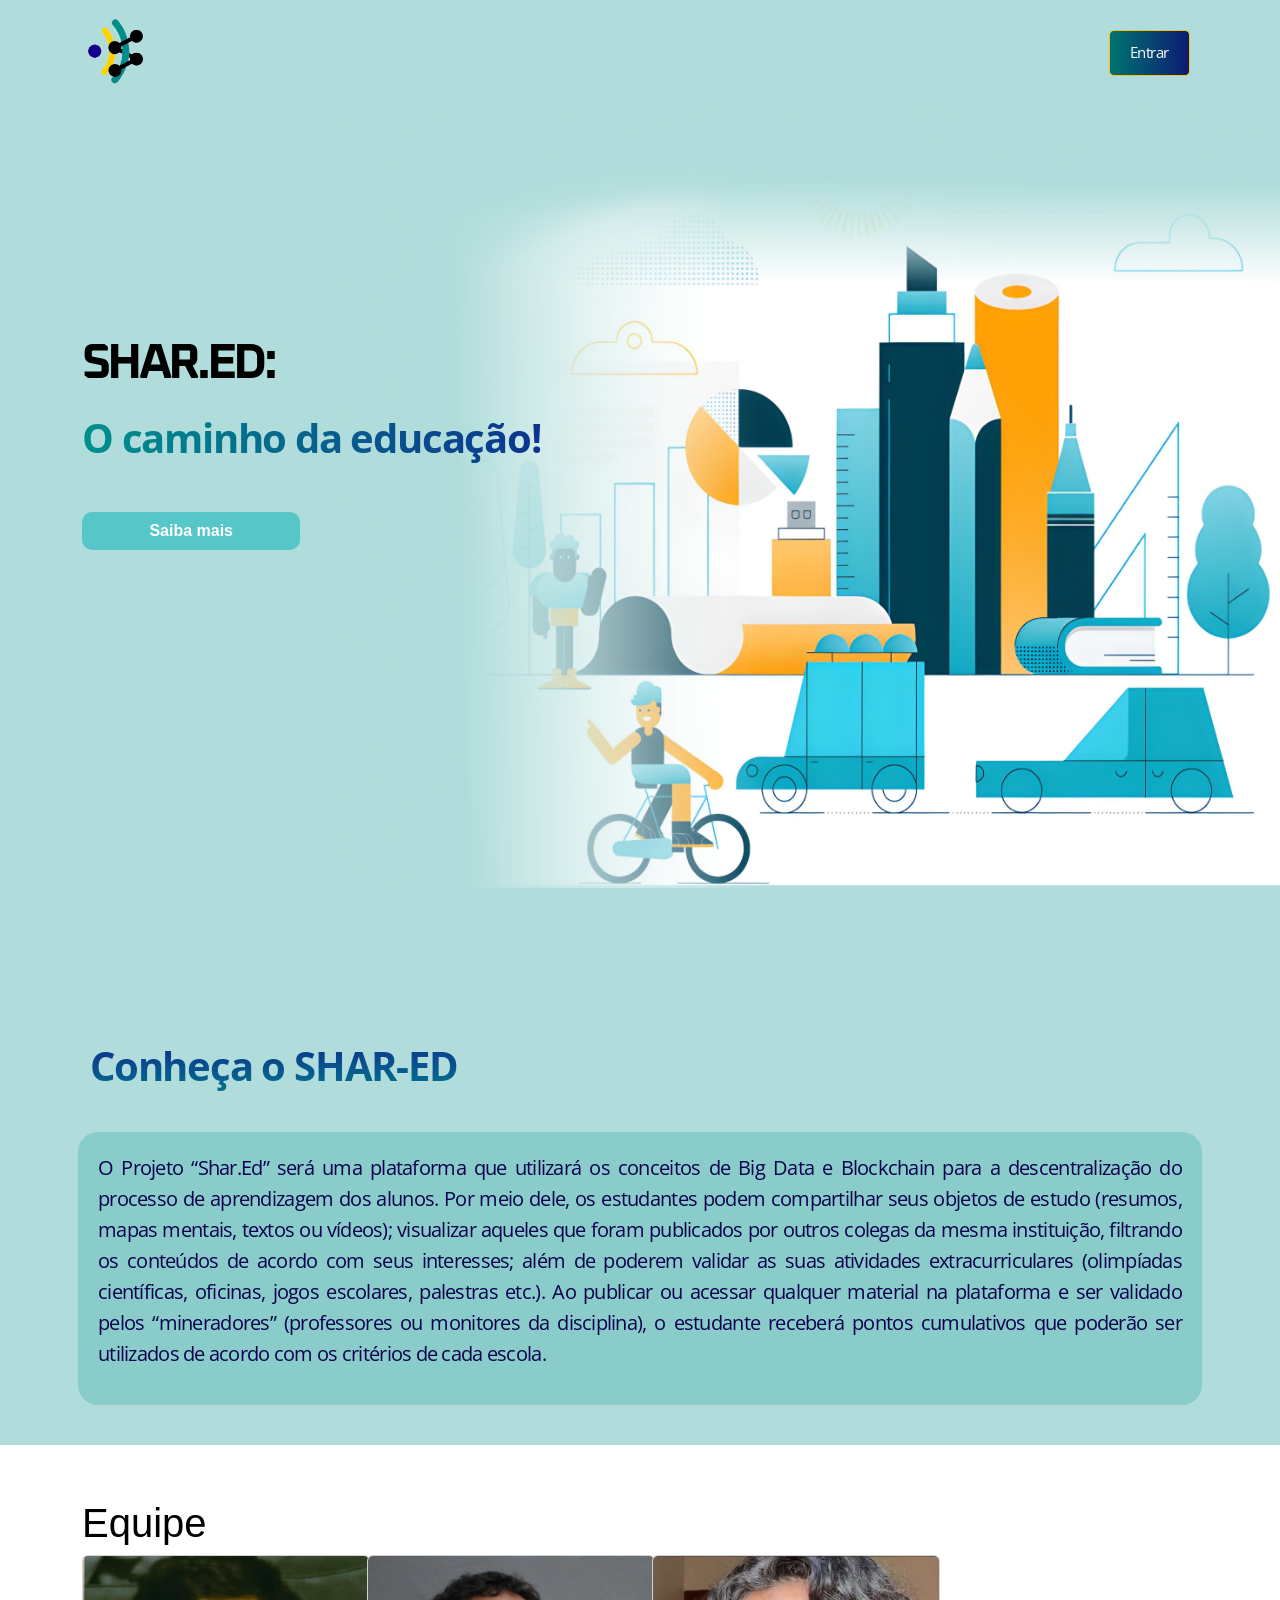
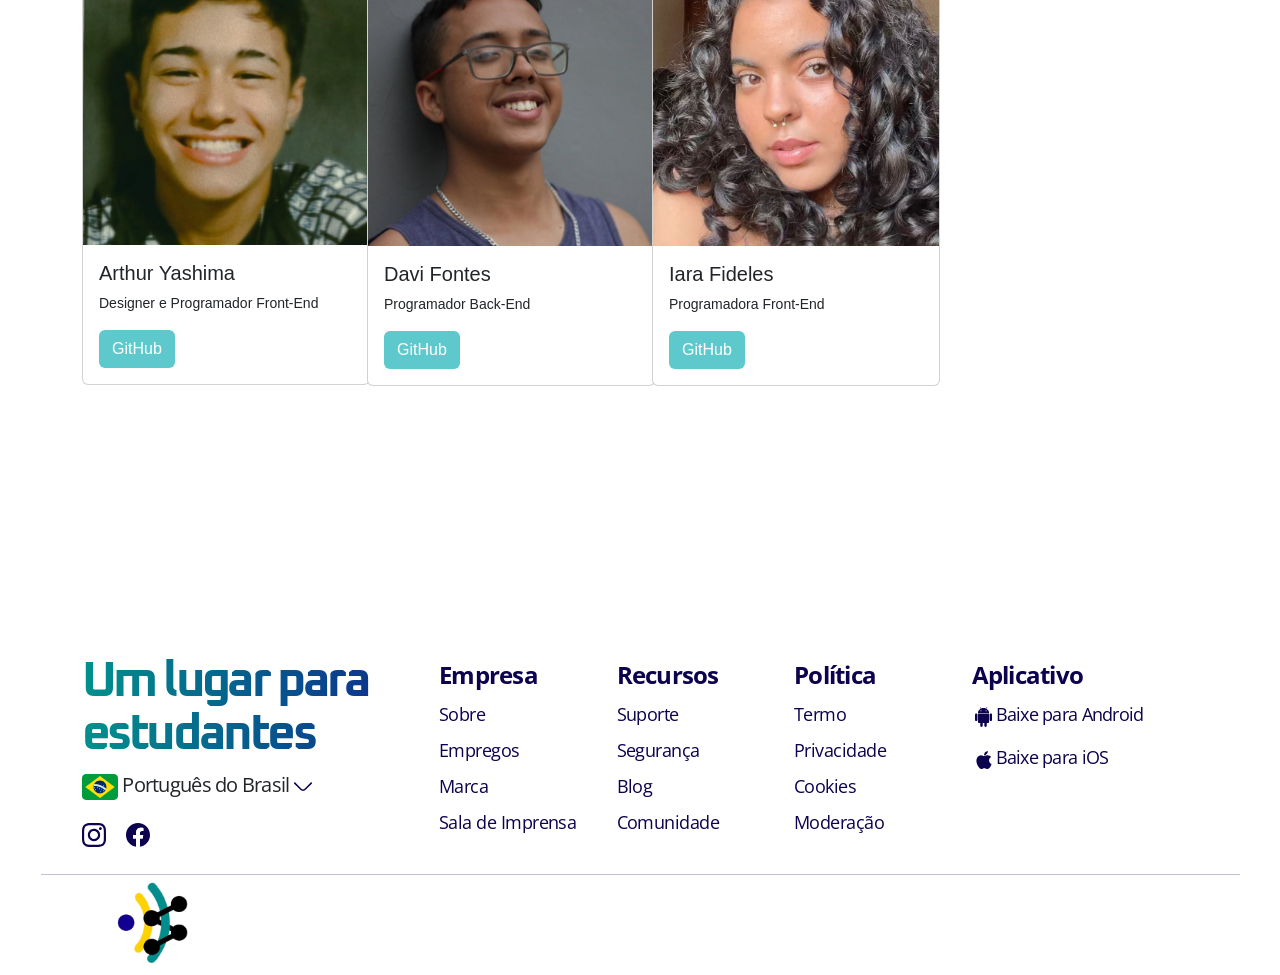
==== frontend/pages/Index.html @ c65aae07 "Index Adicionado" ====
<!DOCTYPE html>
<html lang="pt-br">
<head>
    <meta charset="utf-8">
    <meta name="viewport" content="width=device-width, initial-scale=1">
    <title>Shar.Ed | Home</title>
    <link rel="icon" href="images/Shar.Ed_logo.png" sizes="32x32">
    <link href="https://cdn.jsdelivr.net/npm/bootstrap@5.3.3/dist/css/bootstrap.min.css" rel="stylesheet" integrity="sha384-QWTKZyjpPEjISv5WaRU9OFeRpok6YctnYmDr5pNlyT2bRjXh0JMhjY6hW+ALEwIH" crossorigin="anonymous">    
    <link rel="stylesheet" href="https://cdn.jsdelivr.net/npm/bootstrap-icons@1.10.5/font/bootstrap-icons.css">
    
    <style type="text/css">
        @import url('https://fonts.googleapis.com/css2?family=Oxanium:wght@200..800&display=swap');   
        @import url('https://fonts.googleapis.com/css2?family=Open+Sans:ital,wght@0,300..800;1,300..800&family=Oxanium:wght@700&display=swap'); 

        .menuFonte {
            font-family: "Open Sans";
            font-size: 24px;
            font-weight: 400;
            line-height: 155.99%;
            letter-spacing: -0.72px;
        }

        .lema {
            font-family: "Open Sans";
            font-size: 40px;
            font-weight: 700;
            line-height: 155.99%;
            letter-spacing: -1.2px;
            background: var(--Color-Style-Padrao-BG-Horizontal, linear-gradient(91deg, #00908C 1.1%, #130090 129.87%));
            -webkit-background-clip: text;
            -webkit-text-fill-color: transparent;
        }

        body {
            font-family: 'Mooli', sans-serif;
            font-size: 18px;
        }

        .rodapeFonte {
            color: var(--Color-Style-Primary-primary-600, #0C024D);
            font-family: "Open Sans";
            font-size: 24px;
            font-weight: 700;
            line-height: 155.99%;
            letter-spacing: -0.72px;
        }

        .titulo {
            font-family: Oxanium;
            font-size: 50px;
            font-weight: 700;
            line-height: 105.182%;
            letter-spacing: -3.6px;
            color: #000;
        }

        p {
            text-align: justify;
        }

        rodapé {
            background-color: rgb(255, 255, 255);
            padding-top: 50px;
            padding-bottom: 20px; /* Correção no nome da propriedade */
        }

        .align-center {
            align-items: center;
        }

        /* Nova classe para ajustar o texto do contêiner "Conheça o Shar.Ed" */
        .container-conteudo {
            padding: 20px;
            border-radius: 20px;
        }
        

    </style>

</head>
<body>

 
    <div class="container-fluid" style="background-color: #B0DDDB;">

        <nav class="navbar navbar-expand-lg menuFonte">
            <div class="container">
              <a class="navbar-brand" href="#"><img src="../images/Shar.Ed_logo.png" height="80px"></a>
              <button class="navbar-toggler" type="button" data-bs-toggle="collapse" data-bs-target="#navbarSupportedContent" aria-controls="navbarSupportedContent" aria-expanded="false" aria-label="Toggle navigation">
                <span class="navbar-toggler-icon"></span>
              </button>
              <div class="collapse navbar-collapse" id="navbarSupportedContent">
                <div class="container-fluid">
                <div class="row">
                    <div class="col-md-6"></div>
                    <div class="col-md-6"> 
                  
                </div>
                </div>
                </div>
                  <a href="Login.php" style="text-decoration: none;"><button class="btn btn-warning me-2 menuFonte" style="color: var(--Color-Style-Padrao-White, var(--Color, #FFF));font-family: Open Sans;font-size: 15px;font-style: normal;font-weight: 400;
                  line-height: 155.99%; letter-spacing: -0.42px;display: flex;padding: 10px 20px;justify-content: center;align-items: center;
                  gap: 10px; border-radius: 5px; background: linear-gradient(0deg, rgba(0, 0, 0, 0.20) 0%, rgba(0, 0, 0, 0.20) 100%), linear-gradient(91deg, #00908C 1.1%, #130090 129.87%);" type="submit">Entrar</button></a>
              </div>
            </div>
          </nav>
    </div>
    
    <div style="height: 95vh; background-image: url('../images/principalfund.png'); background-size: cover; background-position: center;">
        <div class="container" style="margin-top: 0px;">
            <br><br><br><br><br><br><br><br>
            <div class="row">
                <div class="col-md-6 col-sm-12">
                    <p></p>
                    <p class="titulo">SHAR.ED:</p>
                    <p class="lema">O caminho da educação!</p>
                    <br>
                    <p>
                        <a href="#saiba">
                            <button class="btn" style="background-color: #4dc4c8e6; color: white; font-weight: bold; width: 40%; border-radius: 10px;">Saiba mais</button>
                        </a>
                    </p>
                    <br>
                </div>
                <div class="col-md-1"></div>
            </div>
        </div>
    </div>
    

    <div style="height: auto; background-color: #B0DDDB;">
        <br><br>
        <div class="container container-conteudo" style="padding-bottom: 40px;">
            <div class="row">
                <div class="col-md-12 col-sm-12">
                    <h1 class="lema" style="background: -webkit-linear-gradient(91deg, #00908C 1.1%, #130090 129.87%); -webkit-background-clip: text; -webkit-text-fill-color: transparent;">Conheça o SHAR-ED</h1>
                </div>
            </div>
            <br>
            <div class="row">
                <div class="col-md-12 col-sm-12" style="background-color: #8ACCCA; padding: 20px; border-radius: 20px;">
                    <p class="menuFonte" style="color:#0C024D; font-size: 20px">O Projeto “Shar.Ed” será uma plataforma que utilizará os conceitos de Big Data
                        e Blockchain para a descentralização do processo de aprendizagem dos alunos. Por meio dele, os
                        estudantes podem compartilhar seus objetos de estudo (resumos, mapas mentais, textos ou vídeos);
                        visualizar aqueles que foram publicados por outros colegas da mesma instituição, filtrando os
                        conteúdos de acordo com seus interesses; além de poderem validar as suas atividades extracurriculares
                        (olimpíadas científicas, oficinas, jogos escolares, palestras etc.). Ao publicar ou acessar qualquer
                        material na plataforma e ser validado pelos “mineradores” (professores ou monitores da disciplina),
                        o estudante receberá pontos cumulativos que poderão ser utilizados de acordo com os critérios de cada
                        escola.</p>
                </div>
            </div>
        </div>
    </div>

    <div style="background-color: white;">

        <br><br>
        
        <div class="container">
        <div class="row">
            <div class="col-md-12 col-sm-12">
                <h1 class="lead" id="saiba" style="color: black; font-size: 40px">Equipe</h1>
            </div>
            <div class="col-md-3 col-sm-12">
                <div class="card" style="width: 18rem;">
                    <img src="../images/japa.png" class="card-img-top" alt="...">
                    <div class="card-body">
                        <h5 class="card-title">Arthur Yashima</h5>
                        <p class="card-text" style="font-size: 14px">Designer e Programador Front-End</p>
                        <a href="https://github.com/ArthurYashima" target="_blank" class="btn" style="background-color:rgba(77, 196, 200, 0.9); color: white;">GitHub</a>
                    </div>
                </div>                     
            </div>
            <div class="col-md-3 col-sm-12">
                <div class="card" style="width: 18rem;">
                    <img src="../images/davi.png" class="card-img-top" alt="...">
                    <div class="card-body">
                        <h5 class="card-title">Davi Fontes</h5>
                        <p class="card-text" style="font-size: 14px">Programador Back-End</p>
                        <a href="https://github.com/Fontes28" target="_blank" class="btn" style="background-color:rgba(77, 196, 200, 0.9); color: white;">GitHub</a>
                    </div>
                </div>                     
            </div>
            <div class="col-md-3 col-sm-12">
                <div class="card" style="width: 18rem;">
                    <img src="../images/iara.png" class="card-img-top" alt="...">
                    <div class="card-body">
                        <h5 class="card-title">Iara Fideles</h5>
                        <p class="card-text" style="font-size: 14px">Programadora Front-End</p>
                        <a href="https://github.com/iarafid" target="_blank" class="btn" style="background-color:#4dc4c8e6; color: white;">GitHub</a>
                    </div>
                </div>      
            </div>
           
        </div>
    </div>
    


    <br><br><br><br><br><br><br><br><br><br>

</div>
<script type="text/javascript">
</script>
  <!--fim container cursos-->

  <footer style="overflow: hidden;">
    <div class="container align-center" style="display: flex; width: 1199px; align-items: flex-start;">
        <div class="row">
            <div class="col-md-12 col-sm-12">
                <h1 class="titulo" style="background: linear-gradient(91deg, #00908C 1.1%, #130090 129.87%);background-clip: text;
                -webkit-background-clip: text; -webkit-text-fill-color: transparent;width: 357px; flex-shrink: 0;">Um lugar para estudantes</h1>
                <h2 class="menuFonte" style="width: 275px; height: 46px; font-size: 20px;"><img src="../images/bandeira.svg"> Português do Brasil <img src="../images/selecionar.svg"></h2>
            
                <div style="display: flex; align-items: flex-start; gap: 20px;"><img src="../images/insta.svg"><img src="../images/face.svg"></div>
            </div>
        </div>
        <div class="row">
            <div class="col-md-3 col-sm-6">
                <h5 class="rodapeFonte">Empresa</h5>
                <ul class="list-unstyled" style="display: flex;flex-direction: column;align-items: flex-start;gap: 15px;
                flex-shrink: 0;">
                    <li class="menuFonte" style="font-size: 18px;letter-spacing: -0.54px;width: 141px;height: 21px;"><a href="#" style="text-decoration: none; color: #0C024D;">Sobre</a></li>
                    <li class="menuFonte" style="font-size: 18px;letter-spacing: -0.54px;width: 141px;height: 21px;"><a href="#" style="text-decoration: none; color: #0C024D;">Empregos</a></li>
                    <li class="menuFonte" style="font-size: 18px;letter-spacing: -0.54px;width: 141px;height: 21px;"><a href="#" style="text-decoration: none; color: #0C024D;">Marca</a></li>
                    <li class="menuFonte" style="font-size: 18px;letter-spacing: -0.54px;width: 141px;height: 21px;"><a href="#" style="text-decoration: none; color: #0C024D;">Sala de Imprensa</a></li>
                </ul>
            </div>
            <div class="col-md-3 col-sm-6">
                <h5 class="rodapeFonte">Recursos</h5>
                <ul class="list-unstyled" style="display: flex;flex-direction: column;align-items: flex-start;gap: 15px;
                flex-shrink: 0;">
                    <li class="menuFonte" style="font-size: 18px;letter-spacing: -0.54px;width: 141px;height: 21px;"><a href="#" style="text-decoration: none; color: #0C024D;">Suporte</a></li>
                    <li class="menuFonte" style="font-size: 18px;letter-spacing: -0.54px;width: 141px;height: 21px;"><a href="#" style="text-decoration: none; color: #0C024D;">Segurança</a></li>
                    <li class="menuFonte" style="font-size: 18px;letter-spacing: -0.54px;width: 141px;height: 21px;"><a href="#" style="text-decoration: none; color: #0C024D;">Blog</a></li>
                    <li class="menuFonte" style="font-size: 18px;letter-spacing: -0.54px;width: 141px;height: 21px;"><a href="#" style="text-decoration: none; color: #0C024D;">Comunidade</a></li>
                </ul>
            </div>
            <div class="col-md-3 col-sm-6">
                <h5 class="rodapeFonte">Política</h5>
                <ul class="list-unstyled" style="display: flex;flex-direction: column;align-items: flex-start;gap: 15px;
                flex-shrink: 0;">
                    <li class="menuFonte" style="font-size: 18px;letter-spacing: -0.54px;width: 141px;height: 21px;"><a href="#" style="text-decoration: none; color: #0C024D;">Termo</a></li>
                    <li class="menuFonte" style="font-size: 18px;letter-spacing: -0.54px;width: 141px;height: 21px;"><a href="#" style="text-decoration: none; color: #0C024D;">Privacidade</a></li>
                    <li class="menuFonte" style="font-size: 18px;letter-spacing: -0.54px;width: 141px;height: 21px;"><a href="#" style="text-decoration: none; color: #0C024D;">Cookies</a></li>
                    <li class="menuFonte" style="font-size: 18px;letter-spacing: -0.54px;width: 141px;height: 21px;"><a href="#" style="text-decoration: none; color: #0C024D;">Moderação</a></li>
                </ul>
            </div>
            <div class="col-md-3 col-sm-6">
                <h5 class="rodapeFonte">Aplicativo</h5>
                <ul class="list-unstyled" style="display: flex; flex-direction: column;align-items: flex-start;gap: 15px;
                flex-shrink: 0;">
                    <li class="menuFonte" style="font-size: 18px;display: flex;width: 191px;align-items: flex-start;gap: 15px;"><a href="#" style="text-decoration: none; color: #0C024D;"><img src="../images/android.svg">Baixe para Android</a></li>
                    <li class="menuFonte" style="font-size: 18px;width: 152px; height: 21px; flex-shrink: 0;"><a href="#" style="text-decoration: none; color: #0C024D;"><img src="../images/apple.svg">Baixe para iOS</a></li>
                </ul>
            </div>
        </div>
    </div>   
</div> 
<br>
<div style="text-align: center;">
    <hr style="width: 100%; max-width: 1199px; height: 1px; background: #0C024D; border: none; margin: 0 auto;">
</div>
<div>
    <img src="../images/Shar.Ed_logo.png" alt="Logo" style="width: 90px; height: 100px;position: absolute;
    left: 110px;">
</div>   
</footer>
<br><br>
<script src="https://cdn.jsdelivr.net/npm/bootstrap@5.3.3/dist/js/bootstrap.bundle.min.js" integrity="sha384-YvpcrYf0tY3lHB60NNkmXc5s9fDVZLESaAA55NDzOxhy9GkcIdslK1eN7N6jIeHz" crossorigin="anonymous"></script>
</body>
</body>
</html>
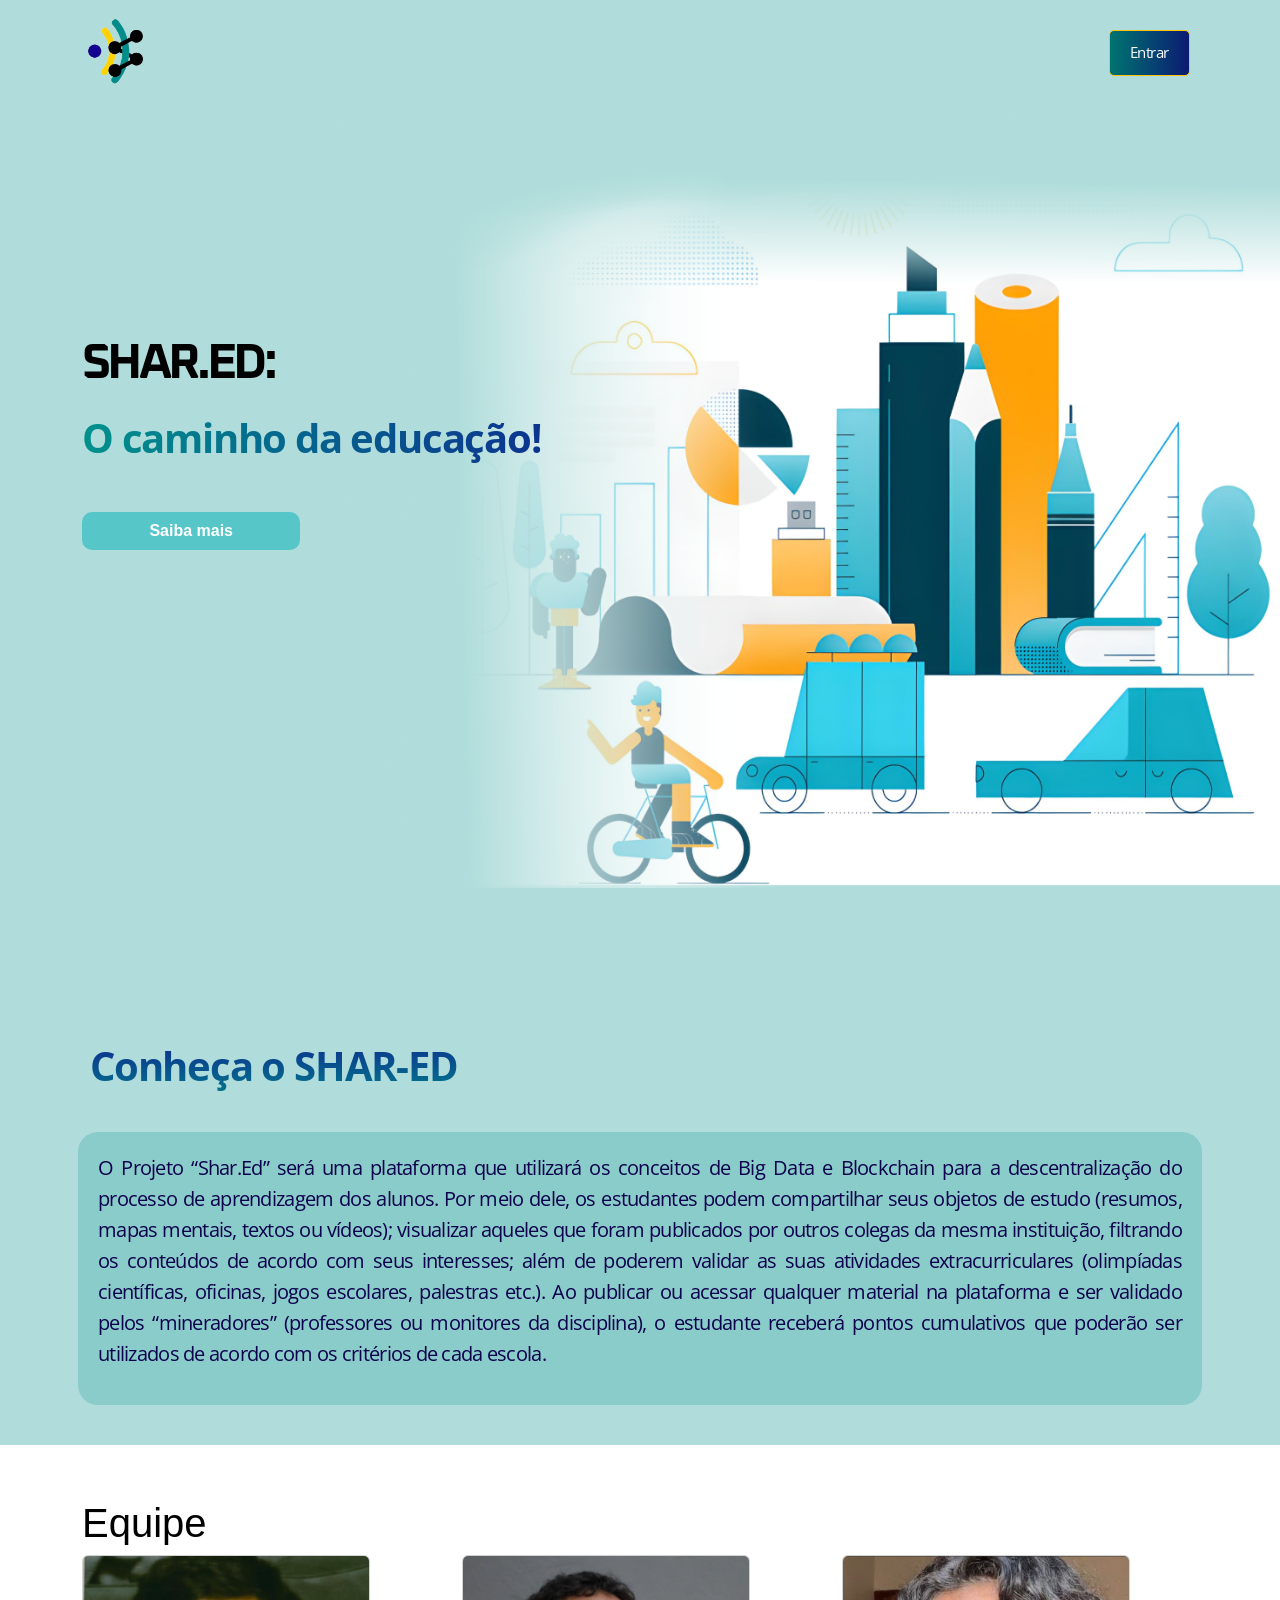
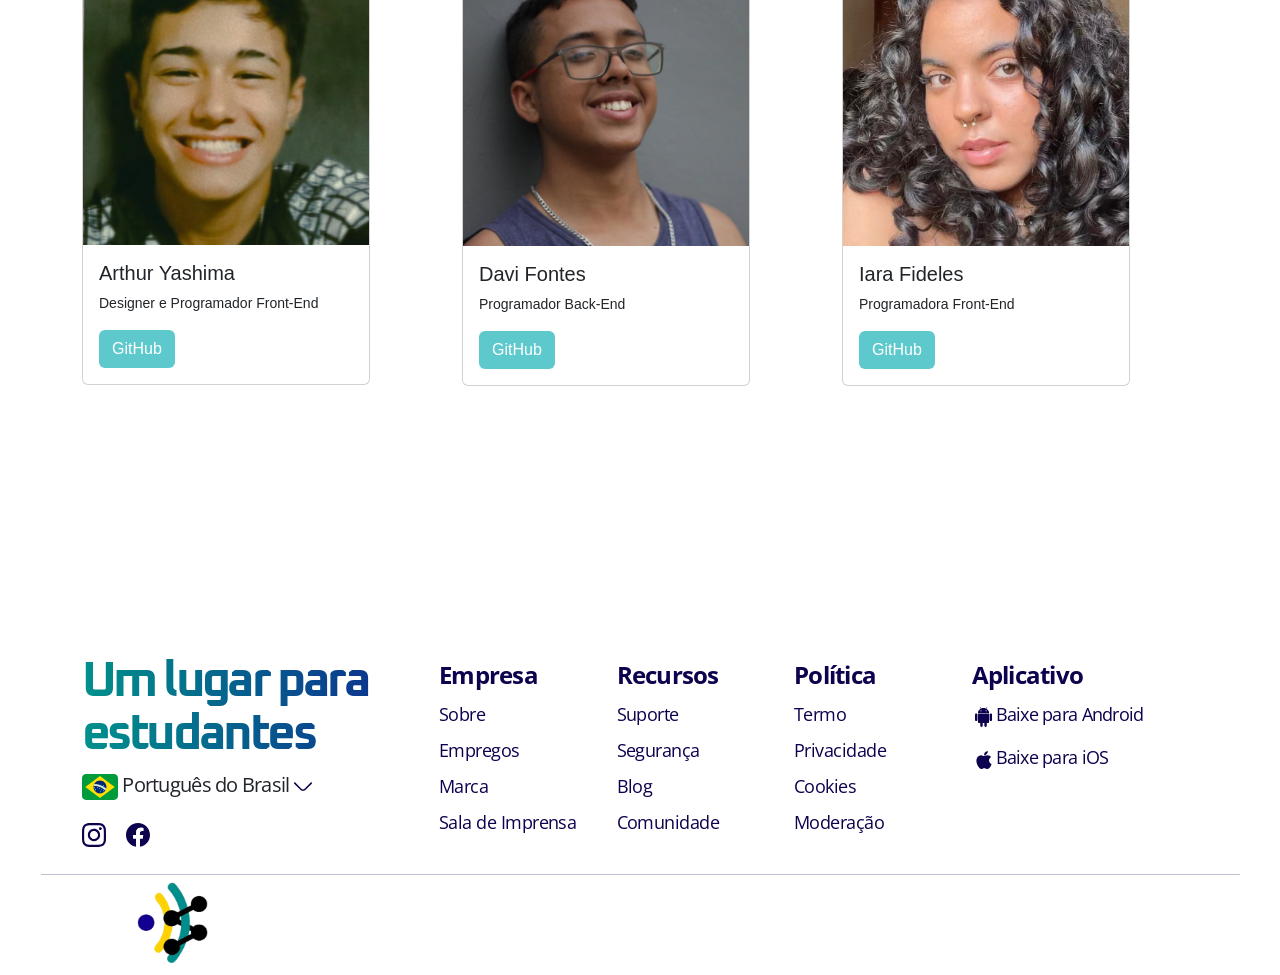
==== commit 87730106: "Polimentos Finais" ====
--- a/frontend/pages/Index.html
+++ b/frontend/pages/Index.html
@@ -105,6 +105,7 @@
             </div>
           </nav>
     </div>
+    
     
     <div style="height: 95vh; background-image: url('../images/principalfund.png'); background-size: cover; background-position: center;">
         <div class="container" style="margin-top: 0px;">
@@ -162,7 +163,7 @@
             <div class="col-md-12 col-sm-12">
                 <h1 class="lead" id="saiba" style="color: black; font-size: 40px">Equipe</h1>
             </div>
-            <div class="col-md-3 col-sm-12">
+            <div class="col-md-4 col-sm-12">
                 <div class="card" style="width: 18rem;">
                     <img src="../images/japa.png" class="card-img-top" alt="...">
                     <div class="card-body">
@@ -172,8 +173,8 @@
                     </div>
                 </div>                     
             </div>
-            <div class="col-md-3 col-sm-12">
-                <div class="card" style="width: 18rem;">
+            <div class="col-md-4 col-sm-12">
+                <div class="card" style="width: 18rem; ">
                     <img src="../images/davi.png" class="card-img-top" alt="...">
                     <div class="card-body">
                         <h5 class="card-title">Davi Fontes</h5>
@@ -182,7 +183,7 @@
                     </div>
                 </div>                     
             </div>
-            <div class="col-md-3 col-sm-12">
+            <div class="col-md-4 col-sm-12">
                 <div class="card" style="width: 18rem;">
                     <img src="../images/iara.png" class="card-img-top" alt="...">
                     <div class="card-body">
@@ -264,7 +265,7 @@
 </div>
 <div>
     <img src="../images/Shar.Ed_logo.png" alt="Logo" style="width: 90px; height: 100px;position: absolute;
-    left: 110px;">
+    left: 130px;">
 </div>   
 </footer>
 <br><br>
